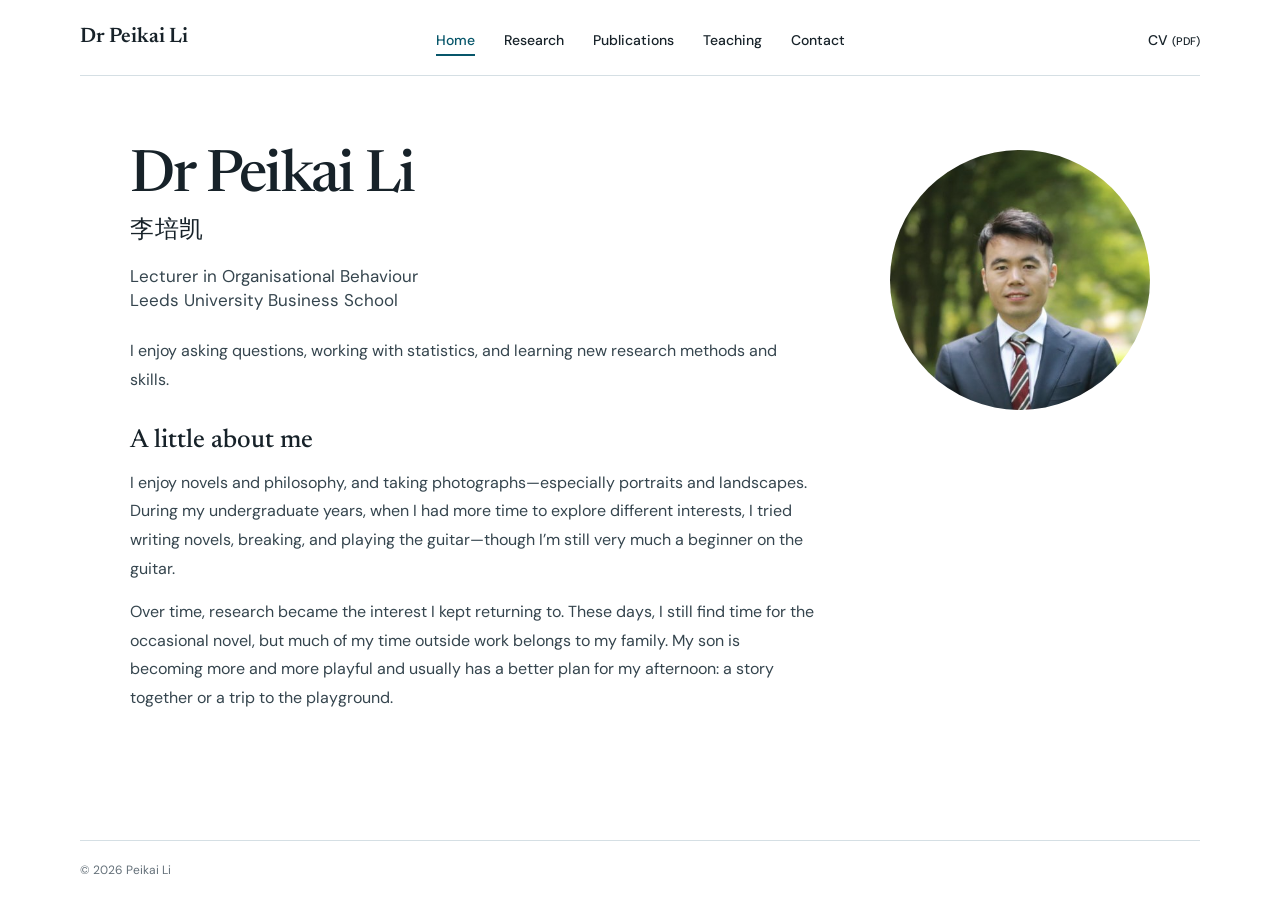
==== index.html @ 68efc764 "Use clearer wording in personal introduction" ====
<!doctype html>
<html lang="en">
<head>
  <meta charset="utf-8"><meta name="viewport" content="width=device-width,initial-scale=1">
  <meta name="description" content="Dr Peikai Li researches leadership, work stress, AI at work, and evidence synthesis at Leeds University Business School.">
  <meta name="robots" content="index, follow"><link rel="canonical" href="https://dr-peikai-li.github.io/">
  <title>Dr Peikai Li | Home</title>
  <link rel="preconnect" href="https://fonts.googleapis.com"><link rel="preconnect" href="https://fonts.gstatic.com" crossorigin>
  <link href="https://fonts.googleapis.com/css2?family=DM+Sans:wght@400;500;600&family=Newsreader:opsz,wght@6..72,500;6..72,600&display=swap" rel="stylesheet">
  <link rel="stylesheet" href="styles.css?v=4">
  <script type="application/ld+json">{"@context":"https://schema.org","@type":"Person","name":"Peikai Li","honorificPrefix":"Dr","jobTitle":"Lecturer in Organisational Behaviour","affiliation":{"@type":"CollegeOrUniversity","name":"University of Leeds"},"url":"https://dr-peikai-li.github.io/","sameAs":["https://business.leeds.ac.uk/departments-management-organisations/staff/2081/dr-peikai-li","https://scholar.google.nl/citations?hl=en&user=7ez94Y8AAAAJ","https://www.researchgate.net/profile/Peikai-Li","https://www.linkedin.com/in/peikai-li-b8738012b/","https://github.com/dr-Peikai-Li"]}</script>
</head>
<body class="simple-home">
  <a class="skip-link" href="#main">Skip to content</a>
  <header class="site-header">
    <a class="site-name" href="index.html">Dr Peikai Li</a>
    <nav aria-label="Main navigation">
      <a class="active" aria-current="page" href="index.html">Home</a><a href="research.html">Research</a><a href="publications.html">Publications</a><a href="teaching.html">Teaching</a><a href="contact.html">Contact</a>
    </nav>
    <a class="cv-link" href="assets/Peikai-Li-CV.pdf">CV <span>(PDF)</span></a>
  </header>

  <main id="main" class="home-main">
    <section class="home-hero" aria-labelledby="home-title">
      <div class="home-copy">
        <h1 id="home-title">Dr Peikai Li <span lang="zh">李培凯</span></h1>
        <p class="role">Lecturer in Organisational Behaviour<br>Leeds University Business School</p>
        <p class="intro-text">I enjoy asking questions, working with statistics, and learning new research methods and skills.</p>
        <div class="personal-note">
          <h2>A little about me</h2>
          <p>I enjoy novels and philosophy, and taking photographs—especially portraits and landscapes. During my undergraduate years, when I had more time to explore different interests, I tried writing novels, breaking, and playing the guitar—though I’m still very much a beginner on the guitar.</p>
          <p>Over time, research became the interest I kept returning to. These days, I still find time for the occasional novel, but much of my time outside work belongs to my family. My son is becoming more and more playful and usually has a better plan for my afternoon: a story together or a trip to the playground.</p>
        </div>
      </div>
      <figure class="portrait-wrap">
        <img src="profile.jpg" alt="Portrait of Dr Peikai Li" width="400" height="400">
      </figure>
    </section>
  </main>
  <footer class="home-footer"><p>© 2026 Peikai Li</p></footer>
</body></html>
---- styles.css ----
:root {
  --ink: #172229;
  --muted: #647079;
  --paper: #ffffff;
  --cool: #f2f7fa;
  --cool-strong: #e7f0f5;
  --teal: #07566a;
  --navy: #062d4d;
  --line: #d5dfe4;
  --cool-ink: #35454e;
  --footer-text: #dce9ef;
  --footer-muted: #b8cbd5;
  --letter-paper: #fbfdfe;
  --serif: "Newsreader", Georgia, serif;
  --sans: "DM Sans", Arial, sans-serif;
  --page: min(1120px, calc(100% - 48px));
}

* { box-sizing: border-box; }
html { scroll-behavior: smooth; }
body { margin: 0; color: var(--ink); background: var(--paper); font: 16px/1.62 var(--sans); -webkit-font-smoothing: antialiased; }
a { color: inherit; text-decoration-thickness: 1px; text-underline-offset: 4px; }
a:hover { color: var(--teal); }
h1, h2 { margin-top: 0; font-family: var(--serif); font-weight: 500; line-height: 1.08; }
.skip-link { position: fixed; top: -60px; left: 16px; z-index: 20; padding: 9px 14px; color: #fff; background: var(--ink); }
.skip-link:focus { top: 12px; }

.site-header { width: var(--page); min-height: 76px; margin: auto; display: grid; grid-template-columns: 1fr auto 1fr; align-items: center; border-bottom: 1px solid var(--line); }
.site-name { justify-self: start; font: 600 21px/1 var(--serif); text-decoration: none; }
.site-header nav { display: flex; gap: 29px; }
.site-header nav a, .cv-link { position: relative; padding: 28px 0 23px; font-size: 13px; font-weight: 500; text-decoration: none; }
.site-header nav a::after { content: ""; position: absolute; left: 0; right: 100%; bottom: 18px; height: 2px; background: var(--teal); transition: right .2s ease; }
.site-header nav a:hover::after, .site-header nav a.active::after { right: 0; }
.site-header nav a.active { color: var(--teal); }
.cv-link { justify-self: end; }

.home-main, .page-main, footer { width: var(--page); margin-inline: auto; }
.home-hero { display: grid; grid-template-columns: minmax(0, 1.25fr) minmax(300px, .75fr); align-items: center; gap: 84px; padding: 38px 0; }
.home-copy { animation: rise .55s ease-out both; }
.hero-kicker { margin: 0 0 13px; color: var(--teal); font-size: 11px; font-weight: 600; letter-spacing: .13em; text-transform: uppercase; }
.home-copy h1 { margin: 0 0 19px; font-size: clamp(52px, 5.2vw, 64px); letter-spacing: -.03em; }
.home-copy h1 span { display: block; margin-top: 8px; color: var(--ink); font: 500 .42em/1.15 var(--serif); letter-spacing: .03em; }
.role { margin: 0 0 20px; color: var(--cool-ink); font-size: 18px; line-height: 1.45; }
.role::after { content: ""; display: block; width: 70px; height: 3px; margin-top: 22px; background: var(--teal); }
.bio { max-width: 650px; margin: 0 0 19px; font: 500 19px/1.42 var(--serif); }
.hero-actions { display: flex; flex-wrap: wrap; gap: 10px 20px; align-items: center; margin-top: 24px; }
.hero-actions a { min-height: 44px; display: inline-flex; align-items: center; color: var(--teal); font-size: 13px; font-weight: 600; text-decoration: none; }
.hero-actions .primary-action { padding: 0 17px; color: #fff; background: var(--teal); }
.hero-actions .primary-action:hover { color: #fff; background: var(--navy); }
.portrait-wrap { position: relative; z-index: 0; margin: 0; animation: rise .65s .08s ease-out both; }
.portrait-wrap::before { content: ""; position: absolute; z-index: -1; top: -38px; right: calc((100vw - min(1120px, 100vw - 48px)) / -2); bottom: -38px; left: 50%; background: var(--cool-strong); }
.portrait-wrap img { display: block; width: min(100%, 350px); height: auto; aspect-ratio: 1; margin-inline: auto; object-fit: cover; border: 4px solid #fff; border-radius: 50%; filter: saturate(.86); }

.home-details { position: relative; display: grid; grid-template-columns: 1fr 1fr; gap: 70px; padding: 33px 0 58px; }
.home-details::before { content: ""; position: absolute; z-index: -1; inset: 0 calc((100vw - 100%) / -2); background: var(--cool); border-top: 1px solid var(--line); }
.section-label { margin: 0 0 20px; color: var(--teal); font: 600 11px/1.4 var(--sans); letter-spacing: .14em; text-transform: uppercase; }
.timeline { border-left: 1px solid var(--teal); }
.timeline article { position: relative; display: grid; grid-template-columns: 82px 1fr; gap: 20px; padding: 0 0 19px 24px; }
.timeline article:last-child { padding-bottom: 0; }
.timeline article::before { content: ""; position: absolute; top: 7px; left: -5px; width: 9px; height: 9px; border: 2px solid var(--cool); border-radius: 50%; background: var(--teal); }
.timeline article > span { color: var(--muted); font-size: 12px; font-weight: 600; }
.timeline strong { font-size: 14px; font-weight: 600; }
.timeline p { margin: 2px 0 0; color: var(--muted); font-size: 13px; }

.home-contributions { display: grid; grid-template-columns: 300px 1fr; gap: 64px; padding: 58px 0 64px; }
.contributions-intro h2 { margin-bottom: 15px; font-size: 36px; }
.contributions-intro > p:last-child { margin: 0; color: var(--muted); font-size: 14px; }
.contribution-grid { display: grid; grid-template-columns: 1fr 1fr; border-top: 1px solid var(--line); }
.contribution-grid article { padding: 22px 26px 24px 0; border-bottom: 1px solid var(--line); }
.contribution-grid article:nth-child(even) { padding-left: 26px; border-left: 1px solid var(--line); }
.contribution-grid span { color: var(--teal); font-size: 10px; font-weight: 600; }
.contribution-grid h3 { margin: 7px 0 7px; font: 500 22px/1.15 var(--serif); }
.contribution-grid p { margin: 0; color: var(--muted); font-size: 13px; }

.page-main { min-height: calc(100vh - 150px); padding: 62px 0 76px; }
.narrow-page, .contact-page { max-width: 940px; }
.page-intro { display: grid; grid-template-columns: 150px 1fr; column-gap: 35px; margin-bottom: 46px; }
.page-intro .section-label { grid-row: 1 / 3; }
.page-intro h1 { margin-bottom: 14px; font-size: clamp(47px, 5vw, 66px); }
.page-intro h1.section-label { margin: 3px 0 20px; font: 600 11px/1.4 var(--sans); letter-spacing: .14em; }
.page-intro > p:last-child { max-width: 680px; margin: 0; color: var(--muted); font-size: 17px; }
.page-intro a { color: var(--teal); }
.page-intro.simple-intro { grid-template-columns: 1fr; }
.page-intro.simple-intro h1, .page-intro.simple-intro > p:last-child { grid-column: 1; }
.page-intro.understated-intro { align-items: start; margin-bottom: 36px; padding-bottom: 24px; border-bottom: 1px solid var(--line); }
.page-intro.understated-intro .section-label { grid-row: auto; margin-top: 3px; }
.page-intro.understated-intro > p:last-child { max-width: 720px; }

.topic-list { border-top: 1px solid var(--line); }
.topic-list article { display: grid; grid-template-columns: 250px 1fr; gap: 42px; align-items: start; padding: 28px 0; border-bottom: 1px solid var(--line); }
.topic-list img { width: 250px; height: 170px; object-fit: cover; filter: saturate(.72); transition: filter .25s ease, transform .25s ease; }
.topic-list article:hover img { filter: saturate(.95); transform: translateY(-2px); }
.topic-list h2 { margin: 1px 0 9px; font-size: 31px; }
.topic-list p { max-width: 670px; margin: 0; color: var(--muted); }
.related-work { display: flex; flex-wrap: wrap; gap: 7px 18px; margin-top: 17px; padding-top: 14px; border-top: 1px solid var(--line); }
.related-work > span { flex-basis: 100%; color: var(--teal); font-size: 10px; font-weight: 600; letter-spacing: .12em; text-transform: uppercase; }
.related-work a, .related-work p { color: var(--cool-ink); font-size: 12px; font-weight: 500; }
.small-callout { display: grid; grid-template-columns: 1.1fr 1fr auto; gap: 30px; align-items: center; margin-top: 30px; padding: 24px 28px; background: var(--cool); border-top: 1px solid var(--line); border-bottom: 1px solid var(--line); }
.small-callout h2 { margin: 0; font-size: 27px; }
.small-callout p { margin: 0; }
.small-callout a { color: var(--teal); font-size: 13px; font-weight: 600; white-space: nowrap; }

.publication-list { padding: 0; margin: 0; list-style: none; border-top: 1px solid var(--line); }
.publication-list li { display: grid; grid-template-columns: 64px 1fr; gap: 18px; padding: 20px 0; border-bottom: 1px solid var(--line); transition: padding-left .2s ease, background .2s ease; }
.publication-list li:hover { padding-left: 10px; background: var(--cool); }
.publication-list li > span { color: var(--teal); font-size: 12px; font-weight: 600; }
.publication-list h2 { margin: 0 0 5px; font: 600 17px/1.4 var(--sans); }
.publication-list p { margin: 0 0 5px; color: var(--muted); font-size: 13px; }
.publication-list a { color: var(--teal); font-size: 11px; font-weight: 600; }
.apa-list li { padding: 22px 0; }
.apa-list li:hover { padding-left: 0; }
.apa-citation { max-width: 76ch; margin: 0 !important; padding-left: 1.5em; color: var(--ink) !important; font-size: 14px !important; line-height: 1.7; text-indent: -1.5em; }
.apa-citation a { overflow-wrap: anywhere; font-size: 12px; font-weight: 500; }
.ranking-tags { display: flex; gap: 6px; margin-top: 10px; }
.ranking-tags span { padding: 3px 8px; color: var(--teal); background: var(--cool); border: 1px solid var(--line); font-size: 9px; font-weight: 600; letter-spacing: .08em; text-transform: uppercase; }
.software-row { display: grid; grid-template-columns: 1fr 1.2fr auto; gap: 30px; align-items: center; margin-top: 34px; padding: 24px 0; border-top: 1px solid var(--line); border-bottom: 1px solid var(--line); }
.software-row h2 { margin: 0; font-size: 27px; }
.software-row p { margin: 0; color: var(--muted); }
.software-row a { color: var(--teal); font-size: 13px; font-weight: 600; }

.course-list { border-top: 1px solid var(--line); }
.course-list article { display: grid; grid-template-columns: 155px 1fr 280px; gap: 30px; align-items: center; padding: 19px 0; border-bottom: 1px solid var(--line); }
.course-list article > p { margin: 0; color: var(--teal); font-size: 11px; font-weight: 600; letter-spacing: .08em; text-transform: uppercase; }
.course-list h2 { margin: 0; font-size: 20px; line-height: 1.2; }
.course-list span { color: var(--muted); font-size: 13px; }
.methods { margin-top: 40px; }
.methods p { max-width: 760px; margin: 0; color: var(--muted); font-size: 13px; line-height: 1.8; }

.contact-grid { display: grid; grid-template-columns: minmax(300px, .75fr) 1.25fr; gap: 80px; padding-top: 35px; border-top: 1px solid var(--line); }
.contact-primary { display: inline-block; margin: 3px 0 25px; color: var(--teal); font: 500 28px var(--serif); }
.contact-address > p:last-child { color: var(--muted); }
.compact-contact { grid-template-columns: 1fr 1fr; align-items: start; }
.compact-contact > p { margin: 0; color: var(--muted); }
.profile-links { display: grid; grid-template-columns: repeat(5, 1fr); gap: 10px; }
.profile-links a { min-width: 0; display: flex; flex-direction: column; align-items: center; gap: 9px; padding: 17px 7px 14px; color: var(--ink); border-top: 1px solid var(--line); border-bottom: 1px solid var(--line); text-decoration: none; transition: background .2s ease, transform .2s ease; }
.profile-links a:hover { color: var(--teal); background: var(--cool); transform: translateY(-2px); }
.profile-links img { width: 25px; height: 25px; object-fit: contain; }
.profile-links span { overflow: hidden; max-width: 100%; font-size: 10px; font-weight: 600; text-overflow: ellipsis; white-space: nowrap; }

.contact-body { min-height: 100vh; display: flex; flex-direction: column; }
.contact-body .site-header { flex: 0 0 auto; }
.contact-body .letter-page { flex: 1 0 auto; }
.letter-page { display: flex; justify-content: center; align-items: center; padding-top: 52px; padding-bottom: 62px; }
.letter-card { width: min(100%, 720px); padding: 42px 52px 38px; background: var(--letter-paper); border-top: 3px double var(--teal); border-bottom: 1px solid var(--line); box-shadow: 0 18px 45px rgba(20,45,60,.08); font: 500 19px/1.62 var(--serif); }
.letter-heading { display: flex; justify-content: space-between; gap: 25px; margin-bottom: 38px; padding-bottom: 14px; border-bottom: 1px solid var(--line); }
.letter-heading p { margin: 0; }
.letter-heading p:last-child { color: var(--muted); font: 500 11px var(--sans); letter-spacing: .08em; text-transform: uppercase; }
.salutation { font-size: 23px; }
.letter-email { margin: 28px 0; font-family: var(--sans); font-size: 15px; font-weight: 600; }
.letter-email a { color: var(--teal); }
.office-details { margin: -12px 0 0; color: var(--muted); font: 500 11px/1.55 var(--sans); }
.office-details a { color: var(--teal); }
.letter-signoff { margin: 34px 0 0; }
.letter-signoff strong { color: var(--teal); font-size: 21px; }

.contact-band { flex: 0 0 auto; color: var(--footer-text); background: var(--navy); }
.contact-band-inner { width: var(--page); margin: auto; display: grid; grid-template-columns: minmax(500px, 1.35fr) .65fr; gap: 44px; align-items: center; padding: 11px 0 12px; }
.contact-band address { font-style: normal; font-size: 10px; line-height: 1.55; }
.contact-band address strong, .contact-band address span { display: block; }
.contact-band address strong { margin-bottom: 2px; color: #fff; font-family: var(--serif); font-size: 14px; }
.contact-band a { color: inherit; }
.band-profiles { display: grid; grid-template-columns: auto 1fr; gap: 18px; align-items: center; }
.band-profiles > p { display: none; }
.contact-band .profile-links { display: flex; gap: 10px; }
.contact-band .profile-links a { flex: 0 0 34px; width: 34px; height: 34px; display: grid; place-items: center; padding: 0; color: #e7f1f5; border: 0; }
.contact-band .profile-links a:hover { color: #fff; background: rgba(255,255,255,.08); }
.contact-band .profile-links img { width: 26px; height: 26px; padding: 5px; background: #fff; border-radius: 50%; }
.band-meta { display: flex; flex-direction: column; gap: 1px; margin: 0; padding: 0; color: #a9c7d7; border: 0; font-size: 8px; white-space: nowrap; }
.band-meta a { color: #fff; }

footer { display: flex; justify-content: space-between; gap: 30px; padding: 20px 0 26px; color: var(--muted); font-size: 10px; border-top: 1px solid var(--line); }
footer p { margin: 0; }
footer div { display: flex; gap: 20px; }

.site-footer { width: 100%; margin: 0; padding: 0; color: var(--footer-text); background: var(--navy); border: 0; }
.site-footer-inner { width: var(--page); min-height: 78px; margin: auto; display: grid; grid-template-columns: 1fr auto auto; gap: 32px; align-items: center; }
.footer-identity { display: flex !important; flex-direction: column; gap: 1px !important; }
.footer-identity strong { color: #fff; font: 500 14px/1.3 var(--serif); }
.footer-identity span { color: var(--footer-muted); font-size: 9px; }
.footer-links { display: flex; gap: 9px !important; }
.footer-links a { width: 30px; height: 30px; display: grid; place-items: center; text-decoration: none; border-radius: 50%; transition: transform .2s ease, background .2s ease; }
.footer-links a:hover { background: rgba(255,255,255,.1); transform: translateY(-1px); }
.footer-links img { width: 25px; height: 25px; padding: 5px; background: #fff; border-radius: 50%; }
.footer-copy { color: #91aeba; font-size: 8px; white-space: nowrap; }

@keyframes rise { from { opacity: 0; transform: translateY(10px); } to { opacity: 1; transform: none; } }
@media (max-width: 820px) {
  :root { --page: min(100% - 32px, 660px); }
  .site-header { grid-template-columns: 1fr auto; padding-top: 16px; }
  .site-header nav { grid-column: 1 / 3; grid-row: 2; justify-content: space-between; width: 100%; gap: 12px; overflow-x: auto; }
  .site-header nav a { display: flex; align-items: center; min-height: 44px; padding: 12px 0 17px; }
  .site-header nav a::after { bottom: 14px; }
  .home-hero { grid-template-columns: 1fr; gap: 38px; min-height: auto; padding: 48px 0; }
  .portrait-wrap { max-width: 250px; }
  .portrait-wrap::before { inset: -35px calc((100vw - min(100vw - 32px, 660px)) / -2) -35px 45%; }
  .home-details { grid-template-columns: 1fr; gap: 32px; }
  .home-contributions { grid-template-columns: 1fr; gap: 30px; }
  .page-intro { grid-template-columns: 1fr; gap: 4px; }
  .page-intro .section-label { grid-row: auto; }
  .topic-list article { grid-template-columns: 190px 1fr; gap: 25px; }
  .topic-list img { width: 190px; height: 140px; }
  .small-callout, .software-row { grid-template-columns: 1fr; }
  .course-list article { grid-template-columns: 1fr; gap: 5px; }
  .contact-grid { grid-template-columns: 1fr; gap: 42px; }
  .contact-band-inner { grid-template-columns: 1fr; gap: 10px; }
  .letter-page { align-items: flex-start; }
}

@media (max-width: 540px) {
  .home-copy h1 { font-size: 54px; }
  .home-copy h1 span { font-size: .5em; }
  .bio { font-size: 20px; }
  .timeline article { grid-template-columns: 70px 1fr; padding-left: 19px; }
  .topic-list article { grid-template-columns: 1fr; }
  .topic-list img { width: 100%; height: 190px; }
  .site-header nav a { font-size: 11px; }
  .home-hero { gap: 30px; padding: 40px 0; }
  .hero-actions { gap: 8px 16px; }
  .contribution-grid { grid-template-columns: 1fr; }
  .contribution-grid article, .contribution-grid article:nth-child(even) { padding: 20px 0; border-left: 0; }
  .portrait-wrap { max-width: 235px; margin-inline: auto; }
  .page-main { padding-top: 44px; }
  .profile-links { grid-template-columns: repeat(3, 1fr); }
  .contact-band-inner { padding: 12px 0 14px; }
  .band-profiles { grid-template-columns: 1fr auto; gap: 12px; }
  .letter-card { padding: 32px 24px; font-size: 17px; }
  .letter-heading { align-items: flex-start; flex-direction: column; gap: 6px; margin-bottom: 28px; }
  .band-meta { align-items: flex-start; flex-direction: column; gap: 8px; }
  .contact-primary { font-size: 23px; }
  footer { flex-direction: column; }
  .site-footer { display: block; }
  .site-footer-inner { min-height: 0; grid-template-columns: 1fr auto; gap: 14px 20px; padding: 14px 0; }
  .footer-identity { grid-column: 1 / 3; }
  .footer-links { grid-row: 2; }
  .footer-copy { grid-row: 2; align-self: center; }
}

@media (prefers-reduced-motion: reduce) {
  html { scroll-behavior: auto; }
  *, *::before, *::after { animation: none !important; transition: none !important; }
}

/* Readability, supervision and research navigation — September 2026. */
:focus-visible { outline: 3px solid var(--teal); outline-offset: 5px; }
.site-header nav a, .cv-link { font-size: 14px; }
.cv-link span { font-size: 11px; }
.page-intro.understated-intro { grid-template-columns: 1fr; gap: 18px; }
.page-intro.understated-intro h1 { margin: 0; font-size: clamp(38px, 5vw, 54px); }
.section-label { font-size: 12px; }
.related-work a, .related-work p, .methods p { font-size: 15px; }
.course-list article { grid-template-columns: 150px minmax(0, 1fr) 235px; gap: 24px; }
.course-list article > p { font-size: 12px; }
.course-list span { font-size: 14px; }
.footer-links a { width: 44px; height: 44px; }
.footer-links img { width: 29px; height: 29px; }
.footer-identity span { font-size: 11px; }
.footer-copy { font-size: 10px; }
.site-footer a:focus-visible { outline-color: #fff; }
.office-details { font-size: 14px; line-height: 1.7; }
.enquiry-guidance { color: var(--cool-ink); font: 15px/1.7 var(--sans); }
.supervision-approach { margin-top: 56px; max-width: 720px; }
.supervision-approach h2, .supervision-record h2, .research-tools h2 { font-size: clamp(29px, 3vw, 36px); margin-bottom: 18px; }
.supervision-approach p:last-child, .section-description { color: var(--muted); }
.student-feedback { margin: 32px 0 56px; padding: 30px 36px; background: var(--cool); border-left: 3px solid var(--teal); }
.student-feedback figcaption { color: var(--teal); font-size: 13px; font-weight: 600; }
.student-feedback figcaption span { display: inline-block; margin-left: 12px; color: var(--muted); font-weight: 400; }
.student-feedback blockquote { margin: 20px 0 0; max-width: 760px; font: 500 24px/1.5 var(--serif); }
.student-feedback blockquote p { margin: 0 0 16px; }
.student-feedback blockquote p:last-child { margin-bottom: 0; }
.section-heading { display: flex; justify-content: space-between; align-items: center; gap: 24px; }
.section-heading a { color: var(--teal); font-size: 14px; }
.cohort { border-top: 1px solid var(--line); }
.cohort:last-child { border-bottom: 1px solid var(--line); }
.cohort summary { cursor: pointer; padding: 22px 0; color: var(--teal); }
.cohort summary span:first-child { margin-left: 8px; font-size: 20px; font-weight: 600; }
.cohort summary span:last-child { float: right; font-size: 14px; color: var(--muted); }
.student-list { margin: 0 0 24px; padding: 0; list-style: none; }
.student-list li { display: grid; grid-template-columns: 185px minmax(0, 1fr); gap: 28px; padding: 20px 0; border-top: 1px solid var(--line); }
.student-list h3 { margin: 0; font-size: 15px; font-weight: 600; }
.student-list p { margin: 0; font-size: 16px; line-height: 1.6; }
.title-status { display: inline-block; margin-top: 7px; color: var(--muted); font-size: 12px; }
.research-tools { margin: 48px 0; scroll-margin-top: 24px; }
.tools-grid { display: grid; grid-template-columns: 1fr 1fr; gap: 24px; }
.tools-grid article { padding: 28px; background: var(--cool); border-top: 2px solid var(--teal); }
.tools-grid h3 { margin: 0; font: 500 27px/1.2 var(--serif); }
.tools-grid p { color: var(--muted); }
.tools-grid a { display: inline-flex; align-items: center; min-height: 44px; color: var(--teal); font-size: 15px; }
@media (max-width: 820px) {
  .course-list article { grid-template-columns: 1fr; gap: 7px; }
  .section-heading { align-items: flex-start; flex-direction: column; gap: 0; }
  .student-list li { grid-template-columns: 150px minmax(0, 1fr); gap: 20px; }
}
@media (max-width: 540px) {
  .site-header nav { gap: 8px; }
  .site-header nav a { font-size: 12px; }
  .home-copy h1 { font-size: 48px; }
  .home-hero { padding-top: 28px; }
  .hero-kicker { font-size: 10px; letter-spacing: .07em; }
  .bio { font-size: 20px; }
  .portrait-wrap { max-width: 185px; }
  .student-feedback { padding: 24px; }
  .student-feedback blockquote { font-size: 21px; }
  .student-list li, .tools-grid { grid-template-columns: 1fr; gap: 10px; }
  .cohort summary span:last-child { font-size: 12px; }
  .footer-links { gap: 5px !important; }
  .page-main { padding-top: 32px; }
}

/* A concise personal homepage, with no decorative layers crossing sections. */
.simple-home { min-height: 100vh; display: flex; flex-direction: column; }
.simple-home .site-header { flex: 0 0 auto; }
.simple-home .home-main { flex: 1; width: min(1020px, calc(100% - 48px)); }
.simple-home .home-hero { grid-template-columns: minmax(0, 1fr) 260px; align-items: start; gap: 76px; padding: 70px 0 64px; }
.simple-home .home-copy, .simple-home .portrait-wrap { animation: none; }
.simple-home .home-copy h1 { font-size: clamp(42px, 5vw, 58px); }
.simple-home .role { font-size: 17px; margin-bottom: 24px; }
.simple-home .role::after, .simple-home .portrait-wrap::before { display: none; }
.simple-home .portrait-wrap { max-width: 260px; margin: 4px 0 0; }
.simple-home .portrait-wrap img { width: 100%; border: 0; }
.intro-text, .personal-note p { font-size: 16px; line-height: 1.8; color: var(--cool-ink); }
.intro-text { margin: 0; }
.personal-note { margin-top: 32px; }
.personal-note h2 { font-size: 26px; margin: 0 0 14px; }
.personal-note p { margin: 0 0 14px; }
.home-footer { width: var(--page); margin: 0 auto; padding: 20px 0; font-size: 12px; }
@media (max-width: 820px) {
  .simple-home .home-main { width: min(660px, calc(100% - 32px)); }
  .simple-home .home-hero { grid-template-columns: minmax(0, 1fr) 170px; gap: 30px; padding: 42px 0; }
}
@media (max-width: 540px) {
  .simple-home .home-hero { grid-template-columns: 1fr; gap: 28px; padding: 32px 0; }
  .simple-home .portrait-wrap { width: 160px; margin: 0; }
  .simple-home .home-copy h1 { font-size: 44px; }
}
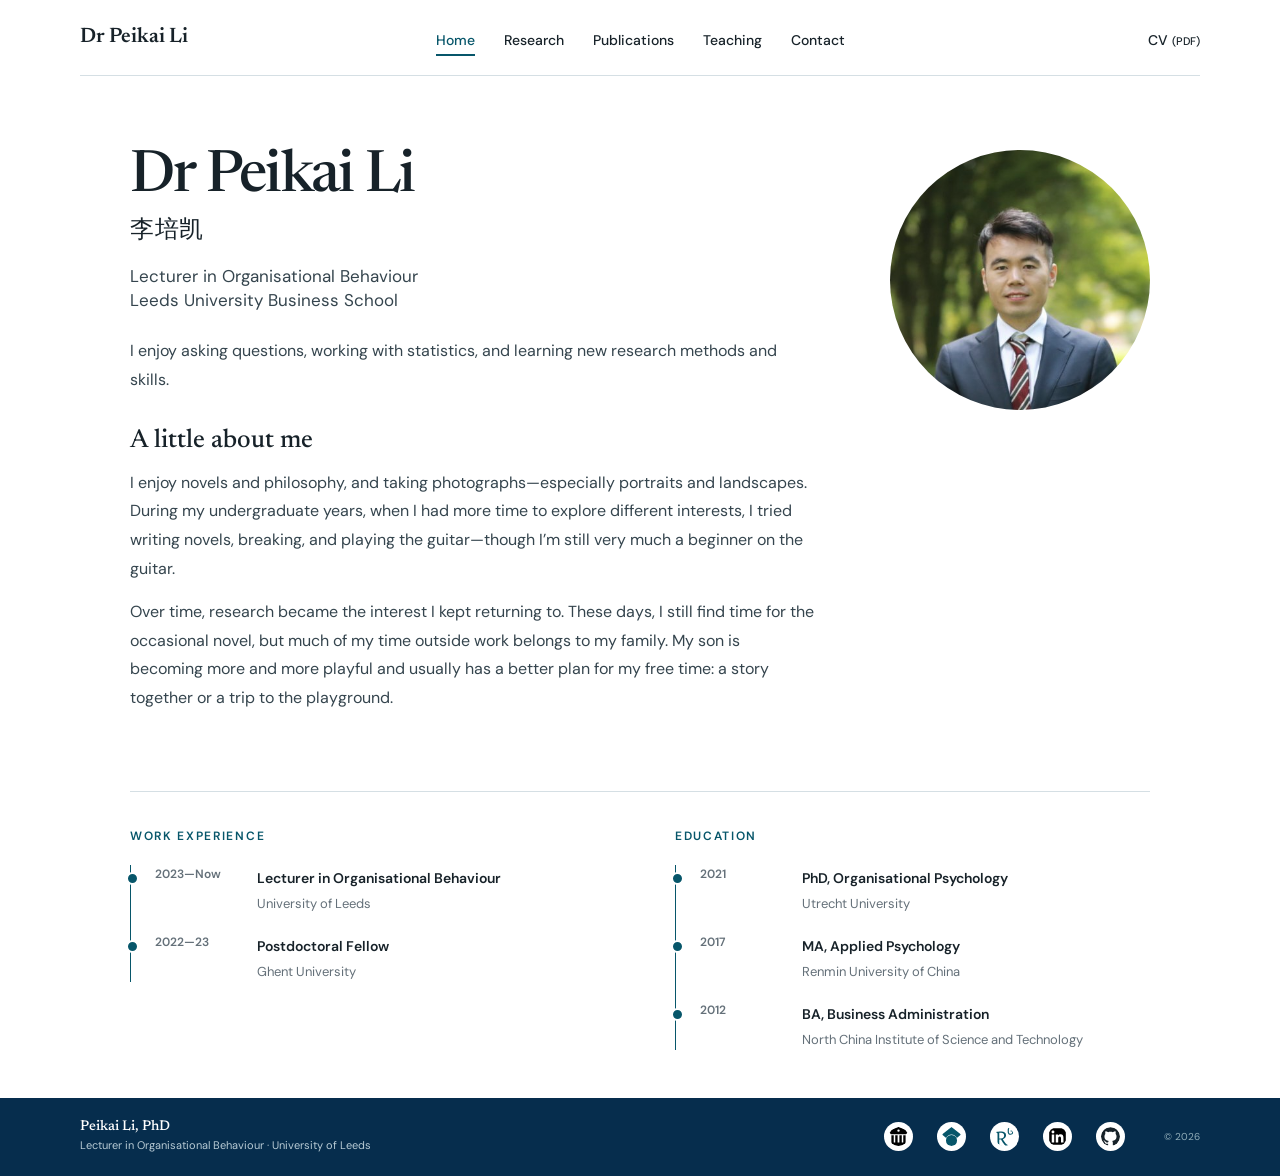
==== commit 1865f63d: "Restore homepage experience, education and shared footer" ====
--- a/index.html
+++ b/index.html
@@ -7,7 +7,7 @@
   <title>Dr Peikai Li | Home</title>
   <link rel="preconnect" href="https://fonts.googleapis.com"><link rel="preconnect" href="https://fonts.gstatic.com" crossorigin>
   <link href="https://fonts.googleapis.com/css2?family=DM+Sans:wght@400;500;600&family=Newsreader:opsz,wght@6..72,500;6..72,600&display=swap" rel="stylesheet">
-  <link rel="stylesheet" href="styles.css?v=4">
+  <link rel="stylesheet" href="styles.css?v=5">
   <script type="application/ld+json">{"@context":"https://schema.org","@type":"Person","name":"Peikai Li","honorificPrefix":"Dr","jobTitle":"Lecturer in Organisational Behaviour","affiliation":{"@type":"CollegeOrUniversity","name":"University of Leeds"},"url":"https://dr-peikai-li.github.io/","sameAs":["https://business.leeds.ac.uk/departments-management-organisations/staff/2081/dr-peikai-li","https://scholar.google.nl/citations?hl=en&user=7ez94Y8AAAAJ","https://www.researchgate.net/profile/Peikai-Li","https://www.linkedin.com/in/peikai-li-b8738012b/","https://github.com/dr-Peikai-Li"]}</script>
 </head>
 <body class="simple-home">
@@ -29,13 +29,30 @@
         <div class="personal-note">
           <h2>A little about me</h2>
           <p>I enjoy novels and philosophy, and taking photographs—especially portraits and landscapes. During my undergraduate years, when I had more time to explore different interests, I tried writing novels, breaking, and playing the guitar—though I’m still very much a beginner on the guitar.</p>
-          <p>Over time, research became the interest I kept returning to. These days, I still find time for the occasional novel, but much of my time outside work belongs to my family. My son is becoming more and more playful and usually has a better plan for my afternoon: a story together or a trip to the playground.</p>
+          <p>Over time, research became the interest I kept returning to. These days, I still find time for the occasional novel, but much of my time outside work belongs to my family. My son is becoming more and more playful and usually has a better plan for my free time: a story together or a trip to the playground.</p>
         </div>
       </div>
       <figure class="portrait-wrap">
         <img src="profile.jpg" alt="Portrait of Dr Peikai Li" width="400" height="400">
       </figure>
     </section>
+    <section class="home-details" aria-label="Experience and education">
+      <div class="timeline-group">
+        <h2 class="section-label">Work experience</h2>
+        <div class="timeline">
+          <article><span>2023—Now</span><div><strong>Lecturer in Organisational Behaviour</strong><p>University of Leeds</p></div></article>
+          <article><span>2022—23</span><div><strong>Postdoctoral Fellow</strong><p>Ghent University</p></div></article>
+        </div>
+      </div>
+      <div class="timeline-group">
+        <h2 class="section-label">Education</h2>
+        <div class="timeline">
+          <article><span>2021</span><div><strong>PhD, Organisational Psychology</strong><p>Utrecht University</p></div></article>
+          <article><span>2017</span><div><strong>MA, Applied Psychology</strong><p>Renmin University of China</p></div></article>
+          <article><span>2012</span><div><strong>BA, Business Administration</strong><p>North China Institute of Science and Technology</p></div></article>
+        </div>
+      </div>
+    </section>
   </main>
-  <footer class="home-footer"><p>© 2026 Peikai Li</p></footer>
+  <footer class="site-footer"><div class="site-footer-inner"><div class="footer-identity"><strong>Peikai Li, PhD</strong><span>Lecturer in Organisational Behaviour · University of Leeds</span></div><div class="footer-links"><a aria-label="University of Leeds profile" title="University of Leeds" href="https://business.leeds.ac.uk/departments-management-organisations/staff/2081/dr-peikai-li" target="_blank" rel="noreferrer"><img src="assets/icon-leeds.svg" alt=""></a><a aria-label="Google Scholar" title="Google Scholar" href="https://scholar.google.nl/citations?hl=en&amp;user=7ez94Y8AAAAJ" target="_blank" rel="noreferrer"><img src="assets/icon-google-scholar.svg" alt=""></a><a aria-label="ResearchGate" title="ResearchGate" href="https://www.researchgate.net/profile/Peikai-Li" target="_blank" rel="noreferrer"><img src="assets/icon-researchgate.svg" alt=""></a><a aria-label="LinkedIn" title="LinkedIn" href="https://www.linkedin.com/in/peikai-li-b8738012b/?locale=en" target="_blank" rel="noreferrer"><img src="assets/icon-linkedin.svg" alt=""></a><a aria-label="GitHub" title="GitHub" href="https://github.com/dr-Peikai-Li" target="_blank" rel="noreferrer"><img src="assets/icon-github.svg" alt=""></a></div><span class="footer-copy">© 2026</span></div></footer>
 </body></html>
--- a/styles.css
+++ b/styles.css
@@ -332,3 +332,9 @@
   .simple-home .portrait-wrap { width: 160px; margin: 0; }
   .simple-home .home-copy h1 { font-size: 44px; }
 }
+
+/* Keep the restored career section within normal flow. */
+.simple-home .home-details { border-top: 1px solid var(--line); padding-top: 36px; padding-bottom: 48px; }
+.simple-home .home-details::before { display: none; }
+.simple-home .timeline article::before { border-color: var(--paper); }
+.simple-home .site-footer { flex: 0 0 auto; }
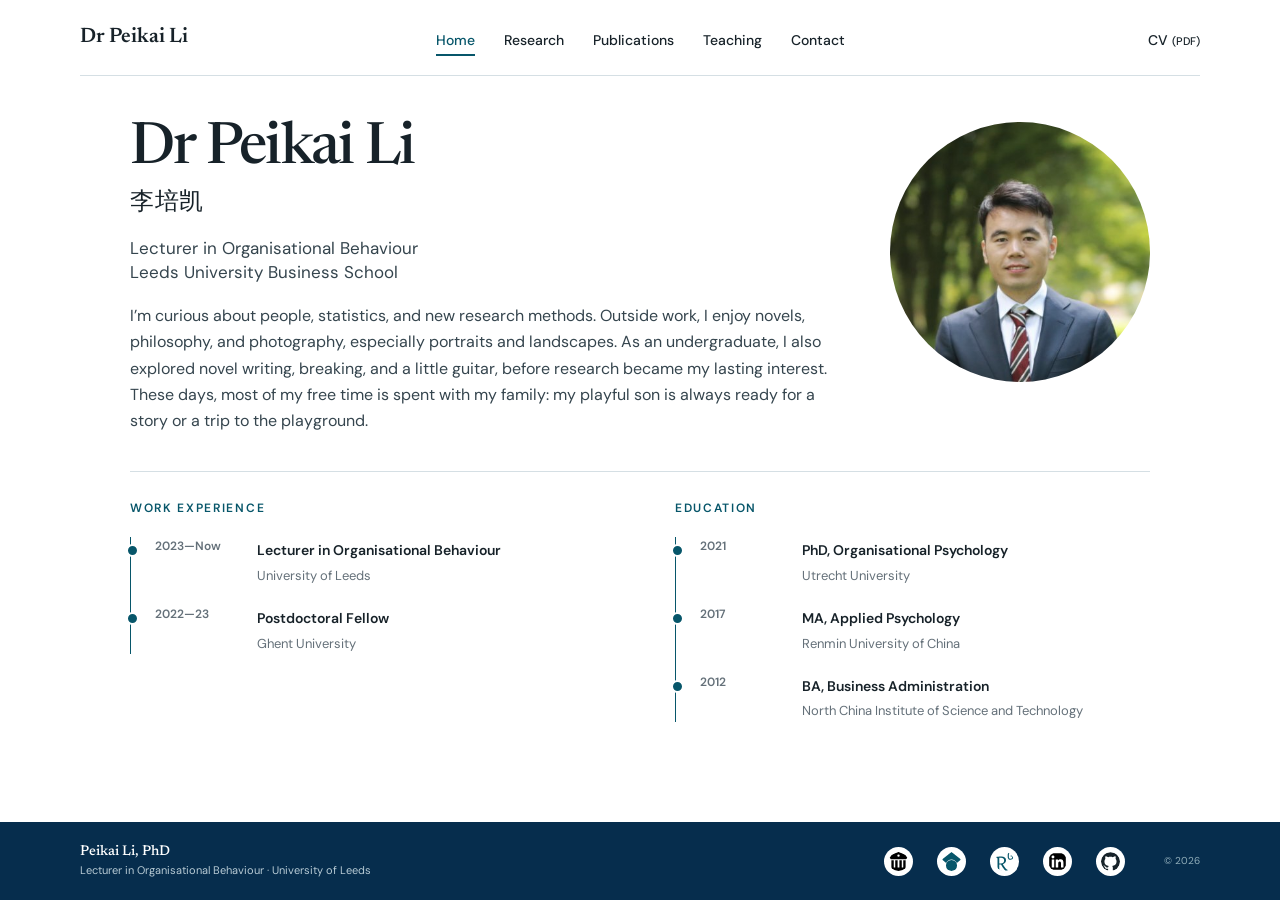
==== commit 1a3940c5: "Condense homepage introduction and tighten spacing" ====
--- a/index.html
+++ b/index.html
@@ -7,7 +7,7 @@
   <title>Dr Peikai Li | Home</title>
   <link rel="preconnect" href="https://fonts.googleapis.com"><link rel="preconnect" href="https://fonts.gstatic.com" crossorigin>
   <link href="https://fonts.googleapis.com/css2?family=DM+Sans:wght@400;500;600&family=Newsreader:opsz,wght@6..72,500;6..72,600&display=swap" rel="stylesheet">
-  <link rel="stylesheet" href="styles.css?v=5">
+  <link rel="stylesheet" href="styles.css?v=6">
   <script type="application/ld+json">{"@context":"https://schema.org","@type":"Person","name":"Peikai Li","honorificPrefix":"Dr","jobTitle":"Lecturer in Organisational Behaviour","affiliation":{"@type":"CollegeOrUniversity","name":"University of Leeds"},"url":"https://dr-peikai-li.github.io/","sameAs":["https://business.leeds.ac.uk/departments-management-organisations/staff/2081/dr-peikai-li","https://scholar.google.nl/citations?hl=en&user=7ez94Y8AAAAJ","https://www.researchgate.net/profile/Peikai-Li","https://www.linkedin.com/in/peikai-li-b8738012b/","https://github.com/dr-Peikai-Li"]}</script>
 </head>
 <body class="simple-home">
@@ -25,12 +25,7 @@
       <div class="home-copy">
         <h1 id="home-title">Dr Peikai Li <span lang="zh">李培凯</span></h1>
         <p class="role">Lecturer in Organisational Behaviour<br>Leeds University Business School</p>
-        <p class="intro-text">I enjoy asking questions, working with statistics, and learning new research methods and skills.</p>
-        <div class="personal-note">
-          <h2>A little about me</h2>
-          <p>I enjoy novels and philosophy, and taking photographs—especially portraits and landscapes. During my undergraduate years, when I had more time to explore different interests, I tried writing novels, breaking, and playing the guitar—though I’m still very much a beginner on the guitar.</p>
-          <p>Over time, research became the interest I kept returning to. These days, I still find time for the occasional novel, but much of my time outside work belongs to my family. My son is becoming more and more playful and usually has a better plan for my free time: a story together or a trip to the playground.</p>
-        </div>
+        <p class="intro-text">I’m curious about people, statistics, and new research methods. Outside work, I enjoy novels, philosophy, and photography, especially portraits and landscapes. As an undergraduate, I also explored novel writing, breaking, and a little guitar, before research became my lasting interest. These days, most of my free time is spent with my family: my playful son is always ready for a story or a trip to the playground.</p>
       </div>
       <figure class="portrait-wrap">
         <img src="profile.jpg" alt="Portrait of Dr Peikai Li" width="400" height="400">
--- a/styles.css
+++ b/styles.css
@@ -338,3 +338,15 @@
 .simple-home .home-details::before { display: none; }
 .simple-home .timeline article::before { border-color: var(--paper); }
 .simple-home .site-footer { flex: 0 0 auto; }
+
+/* Compact homepage introduction keeps career details near the top. */
+.simple-home .home-hero { padding-top: 42px; padding-bottom: 36px; gap: 54px; }
+.simple-home .role { margin-bottom: 18px; }
+.simple-home .intro-text { line-height: 1.65; }
+.simple-home .home-details { padding-top: 28px; padding-bottom: 34px; }
+@media (max-width: 820px) {
+  .simple-home .home-hero { gap: 28px; padding-top: 30px; padding-bottom: 28px; }
+}
+@media (max-width: 540px) {
+  .simple-home .home-hero { gap: 22px; }
+}
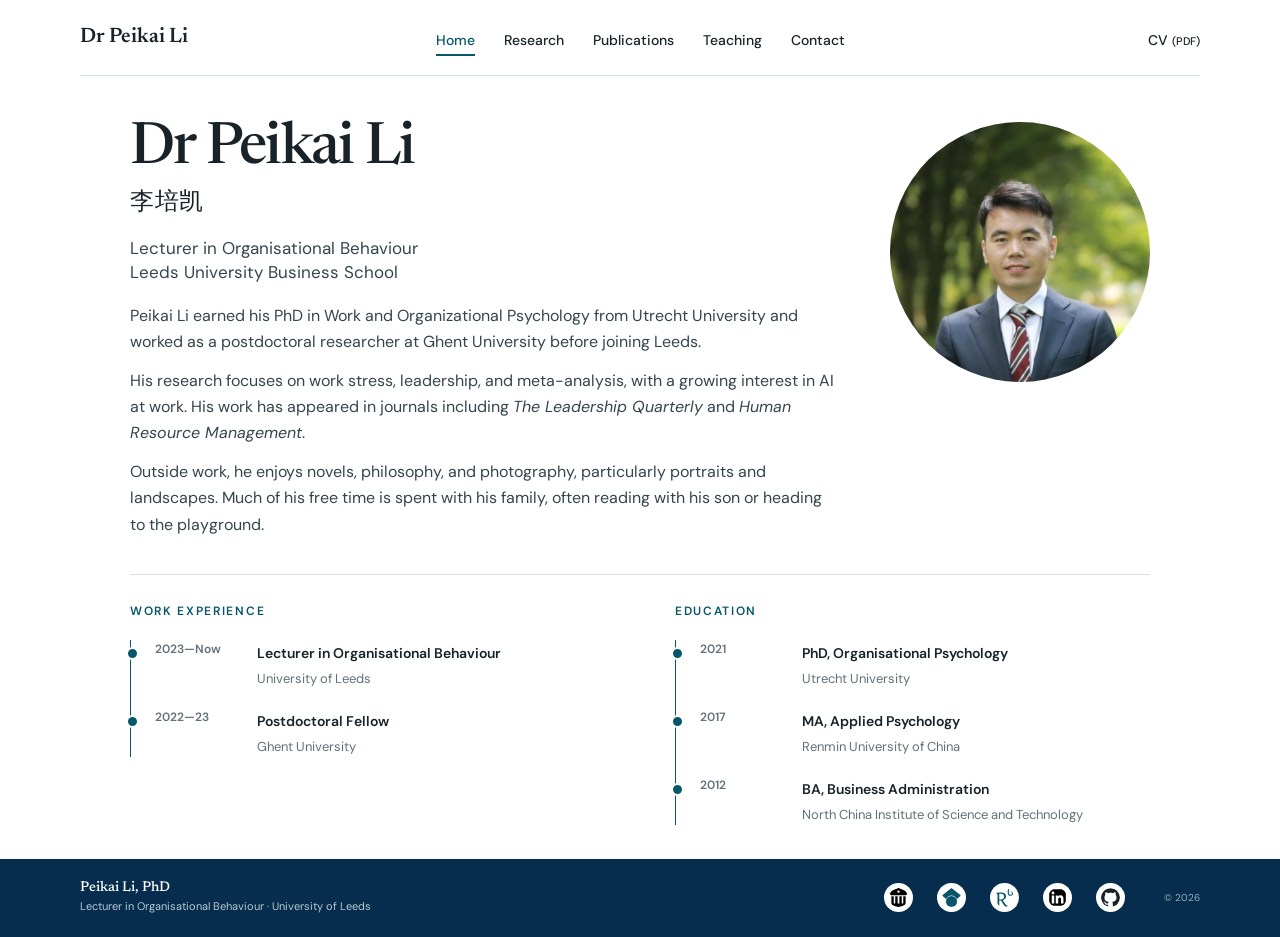
==== commit ec47e17a: "Present concise academic biography with personal closing" ====
--- a/index.html
+++ b/index.html
@@ -7,7 +7,7 @@
   <title>Dr Peikai Li | Home</title>
   <link rel="preconnect" href="https://fonts.googleapis.com"><link rel="preconnect" href="https://fonts.gstatic.com" crossorigin>
   <link href="https://fonts.googleapis.com/css2?family=DM+Sans:wght@400;500;600&family=Newsreader:opsz,wght@6..72,500;6..72,600&display=swap" rel="stylesheet">
-  <link rel="stylesheet" href="styles.css?v=6">
+  <link rel="stylesheet" href="styles.css?v=7">
   <script type="application/ld+json">{"@context":"https://schema.org","@type":"Person","name":"Peikai Li","honorificPrefix":"Dr","jobTitle":"Lecturer in Organisational Behaviour","affiliation":{"@type":"CollegeOrUniversity","name":"University of Leeds"},"url":"https://dr-peikai-li.github.io/","sameAs":["https://business.leeds.ac.uk/departments-management-organisations/staff/2081/dr-peikai-li","https://scholar.google.nl/citations?hl=en&user=7ez94Y8AAAAJ","https://www.researchgate.net/profile/Peikai-Li","https://www.linkedin.com/in/peikai-li-b8738012b/","https://github.com/dr-Peikai-Li"]}</script>
 </head>
 <body class="simple-home">
@@ -25,7 +25,11 @@
       <div class="home-copy">
         <h1 id="home-title">Dr Peikai Li <span lang="zh">李培凯</span></h1>
         <p class="role">Lecturer in Organisational Behaviour<br>Leeds University Business School</p>
-        <p class="intro-text">I’m curious about people, statistics, and new research methods. Outside work, I enjoy novels, philosophy, and photography, especially portraits and landscapes. As an undergraduate, I also explored novel writing, breaking, and a little guitar, before research became my lasting interest. These days, most of my free time is spent with my family: my playful son is always ready for a story or a trip to the playground.</p>
+        <div class="profile-bio">
+          <p>Peikai Li earned his PhD in Work and Organizational Psychology from Utrecht University and worked as a postdoctoral researcher at Ghent University before joining Leeds.</p>
+          <p>His research focuses on work stress, leadership, and meta-analysis, with a growing interest in AI at work. His work has appeared in journals including <em>The Leadership Quarterly</em> and <em>Human Resource Management</em>.</p>
+          <p>Outside work, he enjoys novels, philosophy, and photography, particularly portraits and landscapes. Much of his free time is spent with his family, often reading with his son or heading to the playground.</p>
+        </div>
       </div>
       <figure class="portrait-wrap">
         <img src="profile.jpg" alt="Portrait of Dr Peikai Li" width="400" height="400">
--- a/styles.css
+++ b/styles.css
@@ -350,3 +350,7 @@
 @media (max-width: 540px) {
   .simple-home .home-hero { gap: 22px; }
 }
+
+.profile-bio { color: var(--cool-ink); font-size: 16px; line-height: 1.65; }
+.profile-bio p { margin: 0 0 12px; }
+.profile-bio p:last-child { margin-bottom: 0; }
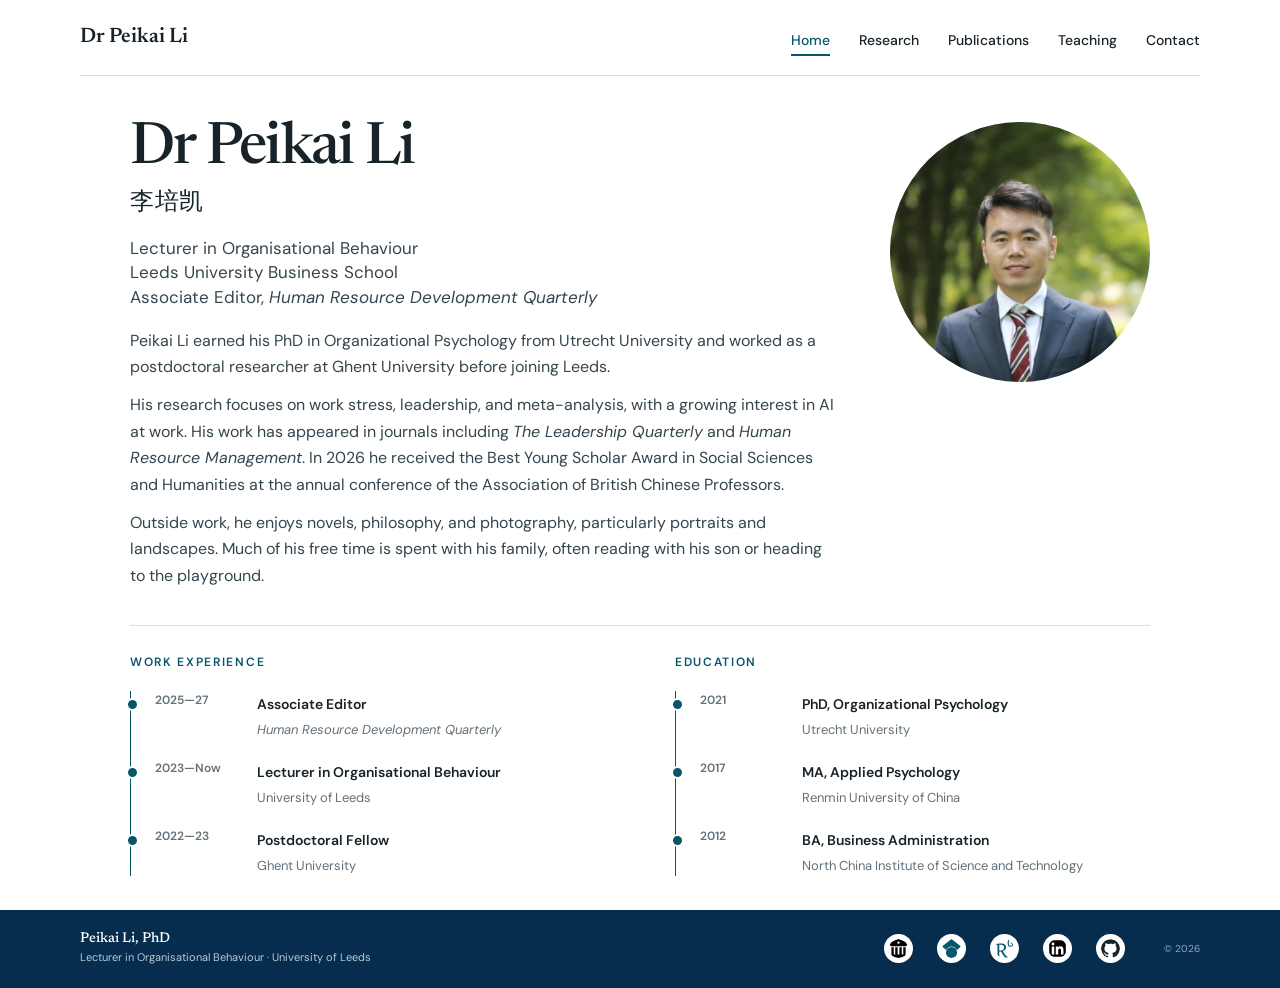
==== commit ad18c40a: "Refresh academic record and remove public CV Add editorial role, award, funding, service, FHEA, new " ====
--- a/index.html
+++ b/index.html
@@ -4,11 +4,11 @@
   <meta charset="utf-8"><meta name="viewport" content="width=device-width,initial-scale=1">
   <meta name="description" content="Dr Peikai Li researches leadership, work stress, AI at work, and evidence synthesis at Leeds University Business School.">
   <meta name="robots" content="index, follow"><link rel="canonical" href="https://dr-peikai-li.github.io/">
-  <title>Dr Peikai Li | Home</title>
-  <link rel="preconnect" href="https://fonts.googleapis.com"><link rel="preconnect" href="https://fonts.gstatic.com" crossorigin>
+  <title>Peikai Li | Organisational Behaviour Researcher, University of Leeds</title>
+  <link rel="icon" href="assets/favicon.svg" type="image/svg+xml"><link rel="icon" href="assets/favicon.png" type="image/png"><link rel="apple-touch-icon" href="assets/favicon.png"><meta property="og:type" content="website"><meta property="og:site_name" content="Dr Peikai Li"><meta property="og:title" content="Peikai Li | Organisational Behaviour Researcher, University of Leeds"><meta property="og:description" content="Dr Peikai Li researches leadership, work stress, AI at work, and evidence synthesis at Leeds University Business School."><meta property="og:url" content="https://dr-peikai-li.github.io/"><meta property="og:image" content="https://dr-peikai-li.github.io/profile.jpg"><meta property="og:image:width" content="400"><meta property="og:image:height" content="400"><meta property="og:image:alt" content="Portrait of Dr Peikai Li"><meta name="twitter:card" content="summary"><link rel="preconnect" href="https://fonts.googleapis.com"><link rel="preconnect" href="https://fonts.gstatic.com" crossorigin>
   <link href="https://fonts.googleapis.com/css2?family=DM+Sans:wght@400;500;600&family=Newsreader:opsz,wght@6..72,500;6..72,600&display=swap" rel="stylesheet">
-  <link rel="stylesheet" href="styles.css?v=7">
-  <script type="application/ld+json">{"@context":"https://schema.org","@type":"Person","name":"Peikai Li","honorificPrefix":"Dr","jobTitle":"Lecturer in Organisational Behaviour","affiliation":{"@type":"CollegeOrUniversity","name":"University of Leeds"},"url":"https://dr-peikai-li.github.io/","sameAs":["https://business.leeds.ac.uk/departments-management-organisations/staff/2081/dr-peikai-li","https://scholar.google.nl/citations?hl=en&user=7ez94Y8AAAAJ","https://www.researchgate.net/profile/Peikai-Li","https://www.linkedin.com/in/peikai-li-b8738012b/","https://github.com/dr-Peikai-Li"]}</script>
+  <link rel="stylesheet" href="styles.css?v=8">
+  <script type="application/ld+json">{"@context":"https://schema.org","@type":"Person","name":"Peikai Li","honorificPrefix":"Dr","jobTitle":"Lecturer in Organisational Behaviour","affiliation":{"@type":"CollegeOrUniversity","name":"University of Leeds"},"url":"https://dr-peikai-li.github.io/","sameAs":["https://business.leeds.ac.uk/departments-management-organisations/staff/2081/dr-peikai-li","https://scholar.google.nl/citations?hl=en&user=7ez94Y8AAAAJ","https://www.researchgate.net/profile/Peikai-Li","https://www.linkedin.com/in/peikai-li-b8738012b/","https://github.com/dr-Peikai-Li","https://orcid.org/0000-0003-3877-0388"]}</script>
 </head>
 <body class="simple-home">
   <a class="skip-link" href="#main">Skip to content</a>
@@ -17,17 +17,17 @@
     <nav aria-label="Main navigation">
       <a class="active" aria-current="page" href="index.html">Home</a><a href="research.html">Research</a><a href="publications.html">Publications</a><a href="teaching.html">Teaching</a><a href="contact.html">Contact</a>
     </nav>
-    <a class="cv-link" href="assets/Peikai-Li-CV.pdf">CV <span>(PDF)</span></a>
+    
   </header>
 
   <main id="main" class="home-main">
     <section class="home-hero" aria-labelledby="home-title">
       <div class="home-copy">
         <h1 id="home-title">Dr Peikai Li <span lang="zh">李培凯</span></h1>
-        <p class="role">Lecturer in Organisational Behaviour<br>Leeds University Business School</p>
+        <p class="role">Lecturer in Organisational Behaviour<br>Leeds University Business School<br>Associate Editor, <em>Human Resource Development Quarterly</em></p>
         <div class="profile-bio">
-          <p>Peikai Li earned his PhD in Work and Organizational Psychology from Utrecht University and worked as a postdoctoral researcher at Ghent University before joining Leeds.</p>
-          <p>His research focuses on work stress, leadership, and meta-analysis, with a growing interest in AI at work. His work has appeared in journals including <em>The Leadership Quarterly</em> and <em>Human Resource Management</em>.</p>
+          <p>Peikai Li earned his PhD in Organizational Psychology from Utrecht University and worked as a postdoctoral researcher at Ghent University before joining Leeds.</p>
+          <p>His research focuses on work stress, leadership, and meta-analysis, with a growing interest in AI at work. His work has appeared in journals including <em>The Leadership Quarterly</em> and <em>Human Resource Management</em>. In 2026 he received the Best Young Scholar Award in Social Sciences and Humanities at the annual conference of the Association of British Chinese Professors.</p>
           <p>Outside work, he enjoys novels, philosophy, and photography, particularly portraits and landscapes. Much of his free time is spent with his family, often reading with his son or heading to the playground.</p>
         </div>
       </div>
@@ -39,6 +39,7 @@
       <div class="timeline-group">
         <h2 class="section-label">Work experience</h2>
         <div class="timeline">
+          <article><span>2025—27</span><div><strong>Associate Editor</strong><p><em>Human Resource Development Quarterly</em></p></div></article>
           <article><span>2023—Now</span><div><strong>Lecturer in Organisational Behaviour</strong><p>University of Leeds</p></div></article>
           <article><span>2022—23</span><div><strong>Postdoctoral Fellow</strong><p>Ghent University</p></div></article>
         </div>
@@ -46,7 +47,7 @@
       <div class="timeline-group">
         <h2 class="section-label">Education</h2>
         <div class="timeline">
-          <article><span>2021</span><div><strong>PhD, Organisational Psychology</strong><p>Utrecht University</p></div></article>
+          <article><span>2021</span><div><strong>PhD, Organizational Psychology</strong><p>Utrecht University</p></div></article>
           <article><span>2017</span><div><strong>MA, Applied Psychology</strong><p>Renmin University of China</p></div></article>
           <article><span>2012</span><div><strong>BA, Business Administration</strong><p>North China Institute of Science and Technology</p></div></article>
         </div>
--- a/styles.css
+++ b/styles.css
@@ -25,28 +25,21 @@
 .skip-link { position: fixed; top: -60px; left: 16px; z-index: 20; padding: 9px 14px; color: #fff; background: var(--ink); }
 .skip-link:focus { top: 12px; }
 
-.site-header { width: var(--page); min-height: 76px; margin: auto; display: grid; grid-template-columns: 1fr auto 1fr; align-items: center; border-bottom: 1px solid var(--line); }
+.site-header { width: var(--page); min-height: 76px; margin: auto; display: grid; grid-template-columns: auto 1fr; align-items: center; border-bottom: 1px solid var(--line); }
 .site-name { justify-self: start; font: 600 21px/1 var(--serif); text-decoration: none; }
-.site-header nav { display: flex; gap: 29px; }
-.site-header nav a, .cv-link { position: relative; padding: 28px 0 23px; font-size: 13px; font-weight: 500; text-decoration: none; }
+.site-header nav { display: flex; justify-self: end; gap: 29px; }
+.site-header nav a { position: relative; padding: 28px 0 23px; font-size: 13px; font-weight: 500; text-decoration: none; }
 .site-header nav a::after { content: ""; position: absolute; left: 0; right: 100%; bottom: 18px; height: 2px; background: var(--teal); transition: right .2s ease; }
 .site-header nav a:hover::after, .site-header nav a.active::after { right: 0; }
 .site-header nav a.active { color: var(--teal); }
-.cv-link { justify-self: end; }
 
 .home-main, .page-main, footer { width: var(--page); margin-inline: auto; }
 .home-hero { display: grid; grid-template-columns: minmax(0, 1.25fr) minmax(300px, .75fr); align-items: center; gap: 84px; padding: 38px 0; }
 .home-copy { animation: rise .55s ease-out both; }
-.hero-kicker { margin: 0 0 13px; color: var(--teal); font-size: 11px; font-weight: 600; letter-spacing: .13em; text-transform: uppercase; }
 .home-copy h1 { margin: 0 0 19px; font-size: clamp(52px, 5.2vw, 64px); letter-spacing: -.03em; }
 .home-copy h1 span { display: block; margin-top: 8px; color: var(--ink); font: 500 .42em/1.15 var(--serif); letter-spacing: .03em; }
 .role { margin: 0 0 20px; color: var(--cool-ink); font-size: 18px; line-height: 1.45; }
 .role::after { content: ""; display: block; width: 70px; height: 3px; margin-top: 22px; background: var(--teal); }
-.bio { max-width: 650px; margin: 0 0 19px; font: 500 19px/1.42 var(--serif); }
-.hero-actions { display: flex; flex-wrap: wrap; gap: 10px 20px; align-items: center; margin-top: 24px; }
-.hero-actions a { min-height: 44px; display: inline-flex; align-items: center; color: var(--teal); font-size: 13px; font-weight: 600; text-decoration: none; }
-.hero-actions .primary-action { padding: 0 17px; color: #fff; background: var(--teal); }
-.hero-actions .primary-action:hover { color: #fff; background: var(--navy); }
 .portrait-wrap { position: relative; z-index: 0; margin: 0; animation: rise .65s .08s ease-out both; }
 .portrait-wrap::before { content: ""; position: absolute; z-index: -1; top: -38px; right: calc((100vw - min(1120px, 100vw - 48px)) / -2); bottom: -38px; left: 50%; background: var(--cool-strong); }
 .portrait-wrap img { display: block; width: min(100%, 350px); height: auto; aspect-ratio: 1; margin-inline: auto; object-fit: cover; border: 4px solid #fff; border-radius: 50%; filter: saturate(.86); }
@@ -62,15 +55,6 @@
 .timeline strong { font-size: 14px; font-weight: 600; }
 .timeline p { margin: 2px 0 0; color: var(--muted); font-size: 13px; }
 
-.home-contributions { display: grid; grid-template-columns: 300px 1fr; gap: 64px; padding: 58px 0 64px; }
-.contributions-intro h2 { margin-bottom: 15px; font-size: 36px; }
-.contributions-intro > p:last-child { margin: 0; color: var(--muted); font-size: 14px; }
-.contribution-grid { display: grid; grid-template-columns: 1fr 1fr; border-top: 1px solid var(--line); }
-.contribution-grid article { padding: 22px 26px 24px 0; border-bottom: 1px solid var(--line); }
-.contribution-grid article:nth-child(even) { padding-left: 26px; border-left: 1px solid var(--line); }
-.contribution-grid span { color: var(--teal); font-size: 10px; font-weight: 600; }
-.contribution-grid h3 { margin: 7px 0 7px; font: 500 22px/1.15 var(--serif); }
-.contribution-grid p { margin: 0; color: var(--muted); font-size: 13px; }
 
 .page-main { min-height: calc(100vh - 150px); padding: 62px 0 76px; }
 .narrow-page, .contact-page { max-width: 940px; }
@@ -80,8 +64,6 @@
 .page-intro h1.section-label { margin: 3px 0 20px; font: 600 11px/1.4 var(--sans); letter-spacing: .14em; }
 .page-intro > p:last-child { max-width: 680px; margin: 0; color: var(--muted); font-size: 17px; }
 .page-intro a { color: var(--teal); }
-.page-intro.simple-intro { grid-template-columns: 1fr; }
-.page-intro.simple-intro h1, .page-intro.simple-intro > p:last-child { grid-column: 1; }
 .page-intro.understated-intro { align-items: start; margin-bottom: 36px; padding-bottom: 24px; border-bottom: 1px solid var(--line); }
 .page-intro.understated-intro .section-label { grid-row: auto; margin-top: 3px; }
 .page-intro.understated-intro > p:last-child { max-width: 720px; }
@@ -93,7 +75,7 @@
 .topic-list h2 { margin: 1px 0 9px; font-size: 31px; }
 .topic-list p { max-width: 670px; margin: 0; color: var(--muted); }
 .related-work { display: flex; flex-wrap: wrap; gap: 7px 18px; margin-top: 17px; padding-top: 14px; border-top: 1px solid var(--line); }
-.related-work > span { flex-basis: 100%; color: var(--teal); font-size: 10px; font-weight: 600; letter-spacing: .12em; text-transform: uppercase; }
+.related-work > span { flex-basis: 100%; color: var(--teal); font-size: 13px; font-weight: 600; letter-spacing: .12em; text-transform: uppercase; }
 .related-work a, .related-work p { color: var(--cool-ink); font-size: 12px; font-weight: 500; }
 .small-callout { display: grid; grid-template-columns: 1.1fr 1fr auto; gap: 30px; align-items: center; margin-top: 30px; padding: 24px 28px; background: var(--cool); border-top: 1px solid var(--line); border-bottom: 1px solid var(--line); }
 .small-callout h2 { margin: 0; font-size: 27px; }
@@ -104,15 +86,6 @@
 .publication-list li { display: grid; grid-template-columns: 64px 1fr; gap: 18px; padding: 20px 0; border-bottom: 1px solid var(--line); transition: padding-left .2s ease, background .2s ease; }
 .publication-list li:hover { padding-left: 10px; background: var(--cool); }
 .publication-list li > span { color: var(--teal); font-size: 12px; font-weight: 600; }
-.publication-list h2 { margin: 0 0 5px; font: 600 17px/1.4 var(--sans); }
-.publication-list p { margin: 0 0 5px; color: var(--muted); font-size: 13px; }
-.publication-list a { color: var(--teal); font-size: 11px; font-weight: 600; }
-.apa-list li { padding: 22px 0; }
-.apa-list li:hover { padding-left: 0; }
-.apa-citation { max-width: 76ch; margin: 0 !important; padding-left: 1.5em; color: var(--ink) !important; font-size: 14px !important; line-height: 1.7; text-indent: -1.5em; }
-.apa-citation a { overflow-wrap: anywhere; font-size: 12px; font-weight: 500; }
-.ranking-tags { display: flex; gap: 6px; margin-top: 10px; }
-.ranking-tags span { padding: 3px 8px; color: var(--teal); background: var(--cool); border: 1px solid var(--line); font-size: 9px; font-weight: 600; letter-spacing: .08em; text-transform: uppercase; }
 .software-row { display: grid; grid-template-columns: 1fr 1.2fr auto; gap: 30px; align-items: center; margin-top: 34px; padding: 24px 0; border-top: 1px solid var(--line); border-bottom: 1px solid var(--line); }
 .software-row h2 { margin: 0; font-size: 27px; }
 .software-row p { margin: 0; color: var(--muted); }
@@ -126,16 +99,6 @@
 .methods { margin-top: 40px; }
 .methods p { max-width: 760px; margin: 0; color: var(--muted); font-size: 13px; line-height: 1.8; }
 
-.contact-grid { display: grid; grid-template-columns: minmax(300px, .75fr) 1.25fr; gap: 80px; padding-top: 35px; border-top: 1px solid var(--line); }
-.contact-primary { display: inline-block; margin: 3px 0 25px; color: var(--teal); font: 500 28px var(--serif); }
-.contact-address > p:last-child { color: var(--muted); }
-.compact-contact { grid-template-columns: 1fr 1fr; align-items: start; }
-.compact-contact > p { margin: 0; color: var(--muted); }
-.profile-links { display: grid; grid-template-columns: repeat(5, 1fr); gap: 10px; }
-.profile-links a { min-width: 0; display: flex; flex-direction: column; align-items: center; gap: 9px; padding: 17px 7px 14px; color: var(--ink); border-top: 1px solid var(--line); border-bottom: 1px solid var(--line); text-decoration: none; transition: background .2s ease, transform .2s ease; }
-.profile-links a:hover { color: var(--teal); background: var(--cool); transform: translateY(-2px); }
-.profile-links img { width: 25px; height: 25px; object-fit: contain; }
-.profile-links span { overflow: hidden; max-width: 100%; font-size: 10px; font-weight: 600; text-overflow: ellipsis; white-space: nowrap; }
 
 .contact-body { min-height: 100vh; display: flex; flex-direction: column; }
 .contact-body .site-header { flex: 0 0 auto; }
@@ -153,20 +116,6 @@
 .letter-signoff { margin: 34px 0 0; }
 .letter-signoff strong { color: var(--teal); font-size: 21px; }
 
-.contact-band { flex: 0 0 auto; color: var(--footer-text); background: var(--navy); }
-.contact-band-inner { width: var(--page); margin: auto; display: grid; grid-template-columns: minmax(500px, 1.35fr) .65fr; gap: 44px; align-items: center; padding: 11px 0 12px; }
-.contact-band address { font-style: normal; font-size: 10px; line-height: 1.55; }
-.contact-band address strong, .contact-band address span { display: block; }
-.contact-band address strong { margin-bottom: 2px; color: #fff; font-family: var(--serif); font-size: 14px; }
-.contact-band a { color: inherit; }
-.band-profiles { display: grid; grid-template-columns: auto 1fr; gap: 18px; align-items: center; }
-.band-profiles > p { display: none; }
-.contact-band .profile-links { display: flex; gap: 10px; }
-.contact-band .profile-links a { flex: 0 0 34px; width: 34px; height: 34px; display: grid; place-items: center; padding: 0; color: #e7f1f5; border: 0; }
-.contact-band .profile-links a:hover { color: #fff; background: rgba(255,255,255,.08); }
-.contact-band .profile-links img { width: 26px; height: 26px; padding: 5px; background: #fff; border-radius: 50%; }
-.band-meta { display: flex; flex-direction: column; gap: 1px; margin: 0; padding: 0; color: #a9c7d7; border: 0; font-size: 8px; white-space: nowrap; }
-.band-meta a { color: #fff; }
 
 footer { display: flex; justify-content: space-between; gap: 30px; padding: 20px 0 26px; color: var(--muted); font-size: 10px; border-top: 1px solid var(--line); }
 footer p { margin: 0; }
@@ -194,39 +143,26 @@
   .portrait-wrap { max-width: 250px; }
   .portrait-wrap::before { inset: -35px calc((100vw - min(100vw - 32px, 660px)) / -2) -35px 45%; }
   .home-details { grid-template-columns: 1fr; gap: 32px; }
-  .home-contributions { grid-template-columns: 1fr; gap: 30px; }
   .page-intro { grid-template-columns: 1fr; gap: 4px; }
   .page-intro .section-label { grid-row: auto; }
   .topic-list article { grid-template-columns: 190px 1fr; gap: 25px; }
   .topic-list img { width: 190px; height: 140px; }
   .small-callout, .software-row { grid-template-columns: 1fr; }
   .course-list article { grid-template-columns: 1fr; gap: 5px; }
-  .contact-grid { grid-template-columns: 1fr; gap: 42px; }
-  .contact-band-inner { grid-template-columns: 1fr; gap: 10px; }
   .letter-page { align-items: flex-start; }
 }
 
 @media (max-width: 540px) {
   .home-copy h1 { font-size: 54px; }
   .home-copy h1 span { font-size: .5em; }
-  .bio { font-size: 20px; }
   .timeline article { grid-template-columns: 70px 1fr; padding-left: 19px; }
   .topic-list article { grid-template-columns: 1fr; }
   .topic-list img { width: 100%; height: 190px; }
-  .site-header nav a { font-size: 11px; }
   .home-hero { gap: 30px; padding: 40px 0; }
-  .hero-actions { gap: 8px 16px; }
-  .contribution-grid { grid-template-columns: 1fr; }
-  .contribution-grid article, .contribution-grid article:nth-child(even) { padding: 20px 0; border-left: 0; }
   .portrait-wrap { max-width: 235px; margin-inline: auto; }
   .page-main { padding-top: 44px; }
-  .profile-links { grid-template-columns: repeat(3, 1fr); }
-  .contact-band-inner { padding: 12px 0 14px; }
-  .band-profiles { grid-template-columns: 1fr auto; gap: 12px; }
   .letter-card { padding: 32px 24px; font-size: 17px; }
   .letter-heading { align-items: flex-start; flex-direction: column; gap: 6px; margin-bottom: 28px; }
-  .band-meta { align-items: flex-start; flex-direction: column; gap: 8px; }
-  .contact-primary { font-size: 23px; }
   footer { flex-direction: column; }
   .site-footer { display: block; }
   .site-footer-inner { min-height: 0; grid-template-columns: 1fr auto; gap: 14px 20px; padding: 14px 0; }
@@ -242,8 +178,7 @@
 
 /* Readability, supervision and research navigation — September 2026. */
 :focus-visible { outline: 3px solid var(--teal); outline-offset: 5px; }
-.site-header nav a, .cv-link { font-size: 14px; }
-.cv-link span { font-size: 11px; }
+.site-header nav a { font-size: 14px; }
 .page-intro.understated-intro { grid-template-columns: 1fr; gap: 18px; }
 .page-intro.understated-intro h1 { margin: 0; font-size: clamp(38px, 5vw, 54px); }
 .section-label { font-size: 12px; }
@@ -291,12 +226,10 @@
   .student-list li { grid-template-columns: 150px minmax(0, 1fr); gap: 20px; }
 }
 @media (max-width: 540px) {
-  .site-header nav { gap: 8px; }
-  .site-header nav a { font-size: 12px; }
+  .site-header nav { gap: 4px; scrollbar-width: none; }
+  .site-header nav a { font-size: 13px; }
   .home-copy h1 { font-size: 48px; }
   .home-hero { padding-top: 28px; }
-  .hero-kicker { font-size: 10px; letter-spacing: .07em; }
-  .bio { font-size: 20px; }
   .portrait-wrap { max-width: 185px; }
   .student-feedback { padding: 24px; }
   .student-feedback blockquote { font-size: 21px; }
@@ -317,19 +250,13 @@
 .simple-home .role::after, .simple-home .portrait-wrap::before { display: none; }
 .simple-home .portrait-wrap { max-width: 260px; margin: 4px 0 0; }
 .simple-home .portrait-wrap img { width: 100%; border: 0; }
-.intro-text, .personal-note p { font-size: 16px; line-height: 1.8; color: var(--cool-ink); }
-.intro-text { margin: 0; }
-.personal-note { margin-top: 32px; }
-.personal-note h2 { font-size: 26px; margin: 0 0 14px; }
-.personal-note p { margin: 0 0 14px; }
-.home-footer { width: var(--page); margin: 0 auto; padding: 20px 0; font-size: 12px; }
 @media (max-width: 820px) {
   .simple-home .home-main { width: min(660px, calc(100% - 32px)); }
   .simple-home .home-hero { grid-template-columns: minmax(0, 1fr) 170px; gap: 30px; padding: 42px 0; }
 }
 @media (max-width: 540px) {
   .simple-home .home-hero { grid-template-columns: 1fr; gap: 28px; padding: 32px 0; }
-  .simple-home .portrait-wrap { width: 160px; margin: 0; }
+  .simple-home .portrait-wrap { order: -1; width: 120px; margin: 0; }
   .simple-home .home-copy h1 { font-size: 44px; }
 }
 
@@ -342,7 +269,6 @@
 /* Compact homepage introduction keeps career details near the top. */
 .simple-home .home-hero { padding-top: 42px; padding-bottom: 36px; gap: 54px; }
 .simple-home .role { margin-bottom: 18px; }
-.simple-home .intro-text { line-height: 1.65; }
 .simple-home .home-details { padding-top: 28px; padding-bottom: 34px; }
 @media (max-width: 820px) {
   .simple-home .home-hero { gap: 28px; padding-top: 30px; padding-bottom: 28px; }
@@ -354,3 +280,22 @@
 .profile-bio { color: var(--cool-ink); font-size: 16px; line-height: 1.65; }
 .profile-bio p { margin: 0 0 12px; }
 .profile-bio p:last-child { margin-bottom: 0; }
+
+/* Title-first publications, funding and service records. */
+.pub-group { margin-top: 40px; }
+.pub-group:first-of-type { margin-top: 0; }
+.pub-title { margin: 0 0 6px; font: 500 21px/1.3 var(--serif); }
+.pub-source { max-width: 76ch; margin: 0 0 6px; color: var(--muted); font-size: 15px; line-height: 1.6; }
+.pub-link { color: var(--teal); font-size: 13px; overflow-wrap: anywhere; }
+.record-section { margin: 48px 0; }
+.record-section h2 { margin-bottom: 18px; font-size: clamp(29px, 3vw, 36px); }
+.record-list { margin: 0; padding: 0; list-style: none; border-top: 1px solid var(--line); }
+.record-list li { display: grid; grid-template-columns: 90px minmax(0, 1fr); gap: 20px; padding: 18px 0; border-bottom: 1px solid var(--line); }
+.record-list li > span { color: var(--teal); font-size: 13px; font-weight: 600; line-height: 1.8; }
+.record-list h3 { margin: 0 0 4px; font: 500 20px/1.3 var(--serif); }
+.record-list p { margin: 0; color: var(--muted); font-size: 15px; }
+.record-list a { color: var(--teal); }
+@media (max-width: 540px) {
+  .pub-title { font-size: 20px; }
+  .record-list li { grid-template-columns: 1fr; gap: 2px; }
+}
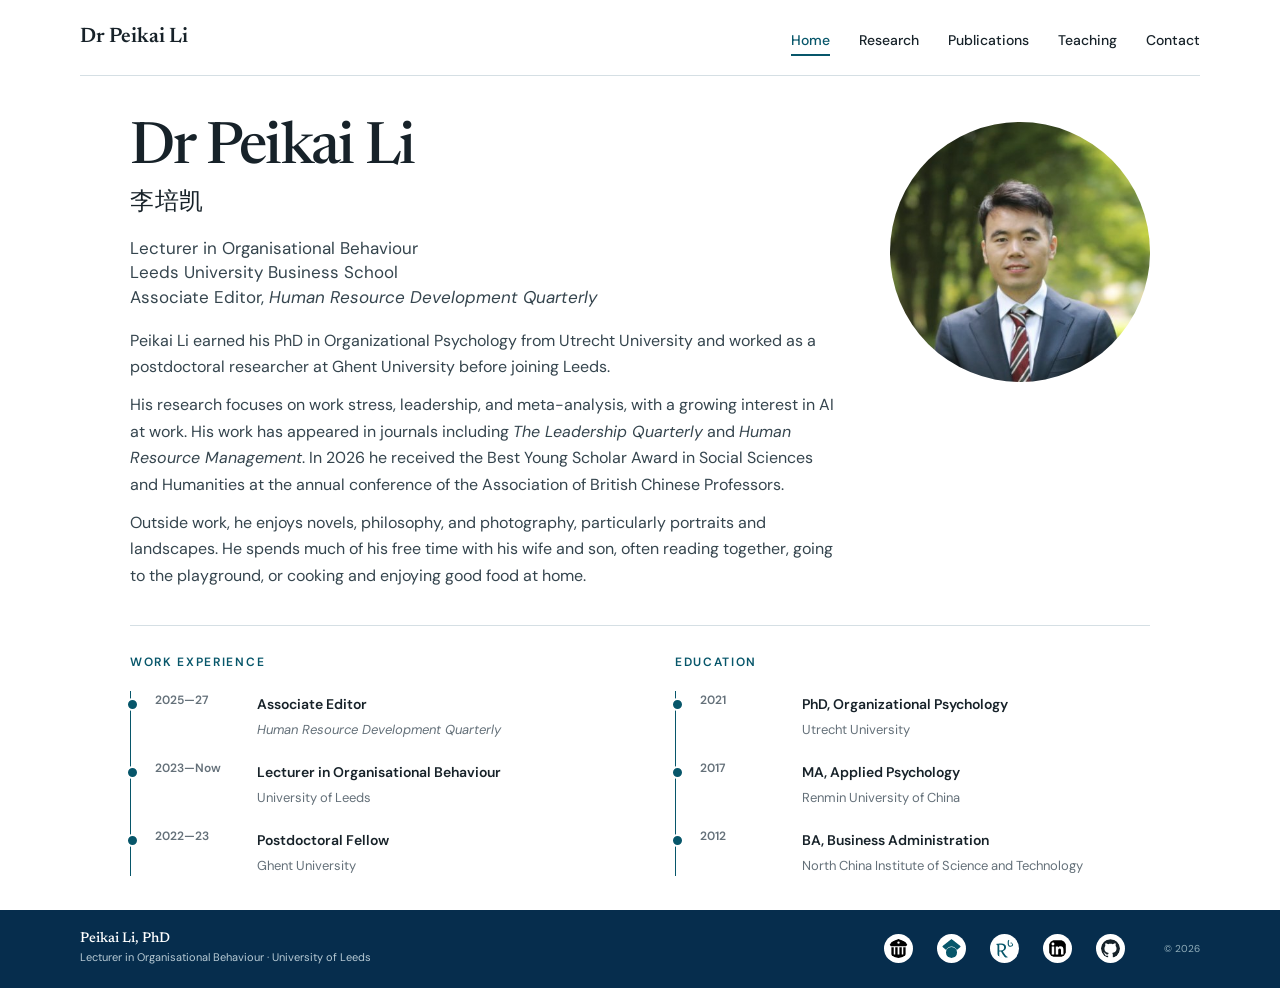
==== commit a4f4c199: "Refine personal note on homepage Co-Authored-By: Claude Opus 5.5 <noreply@anthropic.com>" ====
--- a/index.html
+++ b/index.html
@@ -3,12 +3,12 @@
 <head>
   <meta charset="utf-8"><meta name="viewport" content="width=device-width,initial-scale=1">
   <meta name="description" content="Dr Peikai Li researches leadership, work stress, AI at work, and evidence synthesis at Leeds University Business School.">
-  <meta name="robots" content="index, follow"><link rel="canonical" href="https://dr-peikai-li.github.io/">
+  <meta name="robots" content="index, follow"><link rel="canonical" href="https://www.peikaili.com/">
   <title>Peikai Li | Organisational Behaviour Researcher, University of Leeds</title>
-  <link rel="icon" href="assets/favicon.svg" type="image/svg+xml"><link rel="icon" href="assets/favicon.png" type="image/png"><link rel="apple-touch-icon" href="assets/favicon.png"><meta property="og:type" content="website"><meta property="og:site_name" content="Dr Peikai Li"><meta property="og:title" content="Peikai Li | Organisational Behaviour Researcher, University of Leeds"><meta property="og:description" content="Dr Peikai Li researches leadership, work stress, AI at work, and evidence synthesis at Leeds University Business School."><meta property="og:url" content="https://dr-peikai-li.github.io/"><meta property="og:image" content="https://dr-peikai-li.github.io/profile.jpg"><meta property="og:image:width" content="400"><meta property="og:image:height" content="400"><meta property="og:image:alt" content="Portrait of Dr Peikai Li"><meta name="twitter:card" content="summary"><link rel="preconnect" href="https://fonts.googleapis.com"><link rel="preconnect" href="https://fonts.gstatic.com" crossorigin>
+  <link rel="icon" href="assets/favicon.svg" type="image/svg+xml"><link rel="icon" href="assets/favicon.png" type="image/png"><link rel="apple-touch-icon" href="assets/favicon.png"><meta property="og:type" content="website"><meta property="og:site_name" content="Dr Peikai Li"><meta property="og:title" content="Peikai Li | Organisational Behaviour Researcher, University of Leeds"><meta property="og:description" content="Dr Peikai Li researches leadership, work stress, AI at work, and evidence synthesis at Leeds University Business School."><meta property="og:url" content="https://www.peikaili.com/"><meta property="og:image" content="https://www.peikaili.com/profile.jpg"><meta property="og:image:width" content="400"><meta property="og:image:height" content="400"><meta property="og:image:alt" content="Portrait of Dr Peikai Li"><meta name="twitter:card" content="summary"><link rel="preconnect" href="https://fonts.googleapis.com"><link rel="preconnect" href="https://fonts.gstatic.com" crossorigin>
   <link href="https://fonts.googleapis.com/css2?family=DM+Sans:wght@400;500;600&family=Newsreader:opsz,wght@6..72,500;6..72,600&display=swap" rel="stylesheet">
   <link rel="stylesheet" href="styles.css?v=8">
-  <script type="application/ld+json">{"@context":"https://schema.org","@type":"Person","name":"Peikai Li","honorificPrefix":"Dr","jobTitle":"Lecturer in Organisational Behaviour","affiliation":{"@type":"CollegeOrUniversity","name":"University of Leeds"},"url":"https://dr-peikai-li.github.io/","sameAs":["https://business.leeds.ac.uk/departments-management-organisations/staff/2081/dr-peikai-li","https://scholar.google.nl/citations?hl=en&user=7ez94Y8AAAAJ","https://www.researchgate.net/profile/Peikai-Li","https://www.linkedin.com/in/peikai-li-b8738012b/","https://github.com/dr-Peikai-Li","https://orcid.org/0000-0003-3877-0388"]}</script>
+  <script type="application/ld+json">{"@context":"https://schema.org","@type":"Person","name":"Peikai Li","honorificPrefix":"Dr","jobTitle":"Lecturer in Organisational Behaviour","affiliation":{"@type":"CollegeOrUniversity","name":"University of Leeds"},"url":"https://www.peikaili.com/","sameAs":["https://business.leeds.ac.uk/departments-management-organisations/staff/2081/dr-peikai-li","https://scholar.google.nl/citations?hl=en&user=7ez94Y8AAAAJ","https://www.researchgate.net/profile/Peikai-Li","https://www.linkedin.com/in/peikai-li-b8738012b/","https://github.com/dr-Peikai-Li","https://orcid.org/0000-0003-3877-0388"]}</script>
 </head>
 <body class="simple-home">
   <a class="skip-link" href="#main">Skip to content</a>
@@ -28,7 +28,7 @@
         <div class="profile-bio">
           <p>Peikai Li earned his PhD in Organizational Psychology from Utrecht University and worked as a postdoctoral researcher at Ghent University before joining Leeds.</p>
           <p>His research focuses on work stress, leadership, and meta-analysis, with a growing interest in AI at work. His work has appeared in journals including <em>The Leadership Quarterly</em> and <em>Human Resource Management</em>. In 2026 he received the Best Young Scholar Award in Social Sciences and Humanities at the annual conference of the Association of British Chinese Professors.</p>
-          <p>Outside work, he enjoys novels, philosophy, and photography, particularly portraits and landscapes. Much of his free time is spent with his family, often reading with his son or heading to the playground.</p>
+          <p>Outside work, he enjoys novels, philosophy, and photography, particularly portraits and landscapes. He spends much of his free time with his wife and son, often reading together, going to the playground, or cooking and enjoying good food at home.</p>
         </div>
       </div>
       <figure class="portrait-wrap">
